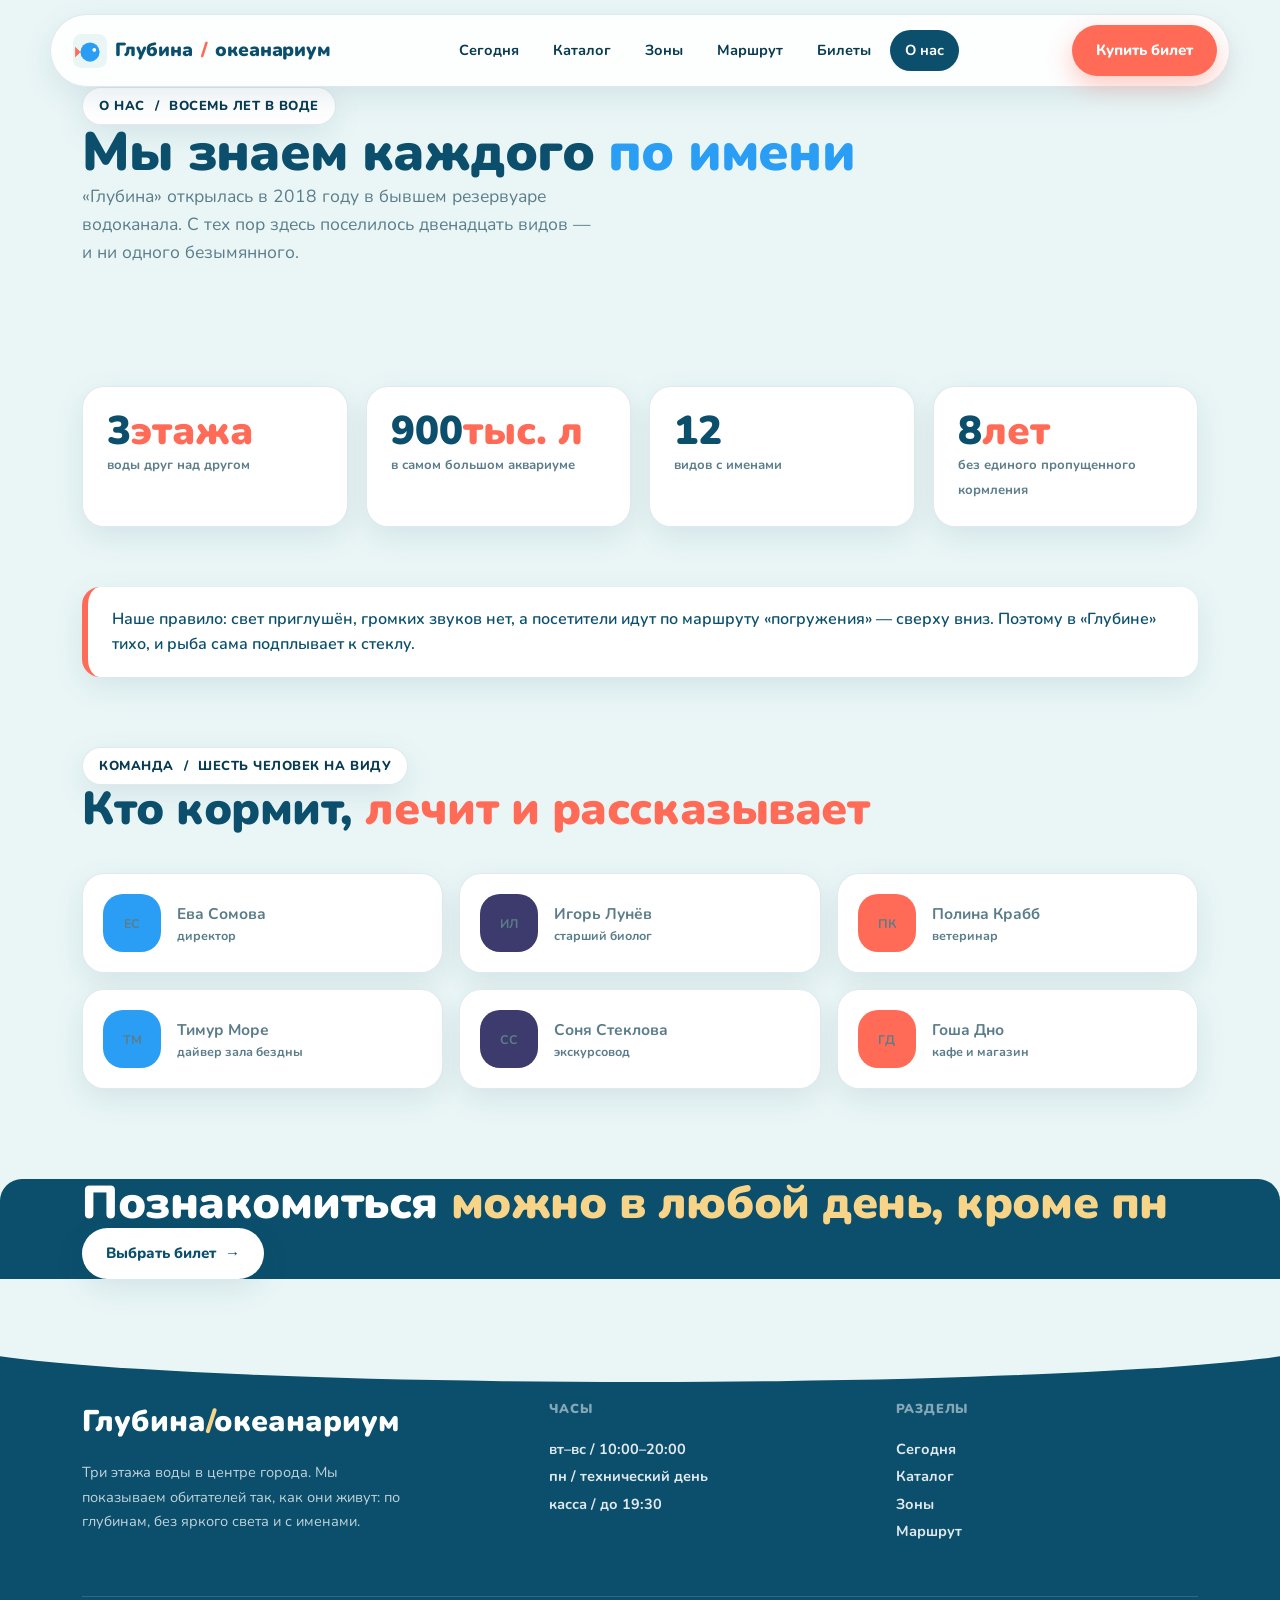
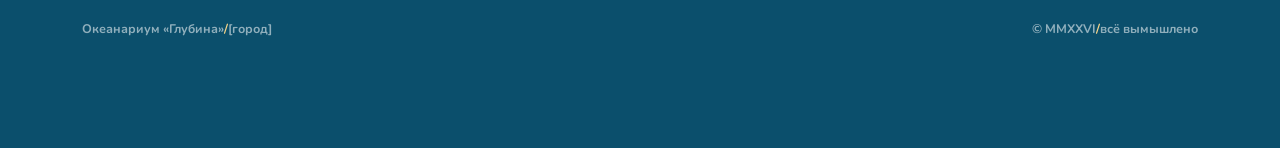
==== about.html @ 3607458b "ГЛУБИНА — сайт-приложение океанариума: каталог с поиском, страницы-детали из JSON, зоны, маршрут, би" ====
<!DOCTYPE html>
<html lang="ru">
<head>
  <meta charset="UTF-8">
  <meta name="viewport" content="width=device-width, initial-scale=1">
  <meta name="theme-color" content="#eaf6f6">
  <title>О нас — ГЛУБИНА</title>
  <meta name="description" content="Океанариум «Глубина»: три этажа воды, двенадцать видов и команда, которая знает каждого обитателя по имени.">
  <link rel="icon" type="image/svg+xml" href="assets/favicon.svg">
  <link rel="preconnect" href="https://fonts.googleapis.com">
  <link rel="preconnect" href="https://fonts.gstatic.com" crossorigin>
  <link href="https://fonts.googleapis.com/css2?family=Nunito:wght@400;600;700;800;900&display=swap" rel="stylesheet">
  <link rel="stylesheet" href="styles.css">
</head>
<body>

  <div class="bubbles" aria-hidden="true"></div>

  <header class="head">
    <a class="head__logo" href="index.html"><img src="assets/favicon.svg" alt="">Глубина<i>/</i>океанариум</a>
    <nav class="head__nav" aria-label="Разделы">
      <a href="index.html">Сегодня</a>
      <a href="catalog.html">Каталог</a>
      <a href="zones.html">Зоны</a>
      <a href="route.html">Маршрут</a>
      <a href="tickets.html">Билеты</a>
      <a href="about.html">О нас</a>
    </nav>
    <a class="btn btn--coral head__cta" href="tickets.html">Купить билет</a>
  </header>

  <nav class="tabbar" aria-label="Навигация">
    <a href="index.html"><span class="ticon" style="background:#2a9df4;color:#fff">С</span>Сегодня</a>
    <a href="catalog.html"><span class="ticon" style="background:#ff6b57;color:#fff">К</span>Каталог</a>
    <a href="zones.html"><span class="ticon" style="background:#3d3a6d;color:#fff">З</span>Зоны</a>
    <a href="route.html"><span class="ticon" style="background:#0b1d3a;color:#fff">М</span>Маршрут</a>
    <a href="tickets.html"><span class="ticon" style="background:#f7d488;color:#0b1d3a">Б</span>Билеты</a>
  </nav>

  <main>
    <section class="pagehead">
      <div class="wrap">
        <span class="label rv">О нас<i>/</i>восемь лет в воде</span>
        <h1 class="h1 rv" data-d="1">Мы знаем каждого <em>по имени</em></h1>
        <p class="lead rv" data-d="2">«Глубина» открылась в 2018 году в бывшем резервуаре водоканала. С тех пор здесь поселилось двенадцать видов — и ни одного безымянного.</p>
      </div>
    </section>

    <section class="sec tight">
      <div class="wrap">
        <div class="aboutnum">
          <div class="anum rv"><b>3<i>этажа</i></b><span>воды друг над другом</span></div>
          <div class="anum rv" data-d="1"><b>900<i>тыс. л</i></b><span>в самом большом аквариуме</span></div>
          <div class="anum rv" data-d="2"><b>12</b><span>видов с именами</span></div>
          <div class="anum rv" data-d="3"><b>8<i>лет</i></b><span>без единого пропущенного кормления</span></div>
        </div>

        <div class="detail__factbox rv">Наше правило: свет приглушён, громких звуков нет, а посетители идут по маршруту «погружения» — сверху вниз. Поэтому в «Глубине» тихо, и рыба сама подплывает к стеклу.</div>

        <div class="sec__head" style="margin-top: 70px;">
          <div>
            <span class="label rv">Команда<i>/</i>шесть человек на виду</span>
            <h2 class="h2 rv" data-d="1">Кто кормит, <em>лечит и рассказывает</em></h2>
          </div>
        </div>
        <div class="staff">
          <div class="person rv"><span class="person__ava">ЕС</span><span><b>Ева Сомова</b><span>директор</span></span></div>
          <div class="person rv" data-d="1"><span class="person__ava">ИЛ</span><span><b>Игорь Лунёв</b><span>старший биолог</span></span></div>
          <div class="person rv" data-d="2"><span class="person__ava">ПК</span><span><b>Полина Крабб</b><span>ветеринар</span></span></div>
          <div class="person rv" data-d="3"><span class="person__ava">ТМ</span><span><b>Тимур Море</b><span>дайвер зала бездны</span></span></div>
          <div class="person rv" data-d="4"><span class="person__ava">СС</span><span><b>Соня Стеклова</b><span>экскурсовод</span></span></div>
          <div class="person rv" data-d="5"><span class="person__ava">ГД</span><span><b>Гоша Дно</b><span>кафе и магазин</span></span></div>
        </div>
      </div>
    </section>

    <div class="ctaband" style="background: var(--deep); border-radius: var(--r) var(--r) 0 0;">
      <div class="wrap">
        <h2 class="h2" style="color:#fff">Познакомиться <em style="color:var(--sand)">можно в любой день, кроме пн</em></h2>
        <a class="btn btn--white" href="tickets.html"><span>Выбрать билет</span><em class="btn__arrow">→</em></a>
      </div>
    </div>
  </main>

  <footer class="footer" style="border-radius:0;">
    <div class="wrap">
      <div class="footer__grid">
        <div>
          <p class="footer__brand">Глубина<i>/</i>океанариум</p>
          <p class="footer__about">Три этажа воды в центре города. Мы показываем обитателей так, как они живут: по глубинам, без яркого света и с именами.</p>
        </div>
        <div class="footer__col">
          <h4>Часы</h4>
          <p>вт–вс / 10:00–20:00</p>
          <p>пн / технический день</p>
          <p>касса / до 19:30</p>
        </div>
        <div class="footer__col">
          <h4>Разделы</h4>
          <a href="index.html">Сегодня</a>
          <a href="catalog.html">Каталог</a>
          <a href="zones.html">Зоны</a>
          <a href="route.html">Маршрут</a>
        </div>
      </div>
      <div class="footer__meta">
        <span>Океанариум «Глубина»<i>/</i>[город]</span>
        <span>© MMXXVI<i>/</i>всё вымышлено</span>
      </div>
    </div>
  </footer>

  <script src="data/creatures.js"></script>
  <script src="script.js"></script>
</body>
</html>
---- styles.css ----
/* ГЛУБИНА — океанариум. Светлая аква-система: скругления, пузыри, пружина.
   Совсем другой скелет: без фиксированного лендинг-хедера, шторок, прелоадера и марки. */

:root {
  --aqua: #eaf6f6;
  --aqua-2: #dcefef;
  --card: #ffffff;
  --deep: #0b4f6c;
  --deep-2: #083a50;
  --coral: #ff6b57;
  --sky: #2a9df4;
  --indigo: #3d3a6d;
  --abyss: #0b1d3a;
  --sand: #f7d488;
  --muted: #5b7d8a;
  --line: rgba(11, 79, 108, 0.12);
  --shadow: 0 10px 30px rgba(11, 79, 108, 0.10);
  --shadow-big: 0 18px 50px rgba(11, 79, 108, 0.16);
  --r: 22px;
  --spring: cubic-bezier(0.34, 1.56, 0.64, 1);
  --soft: cubic-bezier(0.22, 1, 0.36, 1);
  --f: 'Nunito', sans-serif;
}

* { margin: 0; padding: 0; box-sizing: border-box; }
html { scroll-behavior: smooth; }

body {
  background: var(--aqua);
  color: var(--deep);
  font-family: var(--f);
  font-size: 16.5px;
  line-height: 1.55;
  -webkit-font-smoothing: antialiased;
  overflow-x: hidden;
}
body.no-scroll { overflow: hidden; }

::selection { background: var(--coral); color: #fff; }
::-webkit-scrollbar { width: 12px; }
::-webkit-scrollbar-track { background: var(--aqua-2); }
::-webkit-scrollbar-thumb { background: #b8dcdd; border-radius: 8px; border: 3px solid var(--aqua-2); }
::-webkit-scrollbar-thumb:hover { background: var(--sky); }

img { display: block; max-width: 100%; }
a { color: inherit; text-decoration: none; }
button { font: inherit; color: inherit; background: none; border: none; cursor: pointer; }
[hidden] { display: none !important; }

.wrap { max-width: 1180px; margin: 0 auto; padding: 0 32px; position: relative; }

/* ---------- типографика ---------- */

.h1 {
  font-weight: 900;
  font-size: clamp(34px, 4.2vw, 60px);
  line-height: 1.05;
  letter-spacing: -0.015em;
}
.h1 em { font-style: normal; color: var(--sky); }
.h2 { font-weight: 900; font-size: clamp(28px, 3.6vw, 46px); line-height: 1.06; letter-spacing: -0.01em; }
.h2 em { font-style: normal; color: var(--coral); }
.h3 { font-weight: 800; font-size: 22px; line-height: 1.15; }
.lead { font-size: 17.5px; line-height: 1.6; color: var(--muted); max-width: 520px; }
.muted { color: var(--muted); }

.label {
  display: inline-flex;
  gap: 10px;
  font-weight: 800;
  font-size: 13px;
  letter-spacing: 0.04em;
  text-transform: uppercase;
  color: var(--deep-2);
  background: #fff;
  border: 1.5px solid var(--line);
  border-radius: 999px;
  padding: 8px 16px;
  box-shadow: var(--shadow);
}
.label i { font-style: normal; }

/* ---------- шапка-пузырь ---------- */

.head {
  position: sticky;
  top: 14px;
  z-index: 700;
  margin: 14px auto 0;
  max-width: 1180px;
  width: calc(100% - 32px);
  background: rgba(255, 255, 255, 0.88);
  border: 1.5px solid var(--line);
  border-radius: 999px;
  box-shadow: var(--shadow);
  display: flex;
  align-items: center;
  gap: 20px;
  padding: 10px 12px 10px 22px;
  backdrop-filter: blur(6px);
}
.head__logo { font-weight: 900; font-size: 19px; letter-spacing: -0.01em; display: inline-flex; align-items: center; gap: 8px; }
.head__logo img { width: 34px; height: 34px; }
.head__logo i { font-style: normal; color: var(--coral); }
.head__nav { display: flex; gap: 4px; margin: 0 auto; }
.head__nav a {
  font-weight: 700;
  font-size: 14.5px;
  color: var(--deep-2);
  padding: 9px 15px;
  border-radius: 999px;
  transition: background-color 0.35s var(--spring), color 0.35s var(--spring);
}
.head__nav a:hover { background: var(--aqua-2); }
.head__nav a.is-here { background: var(--deep); color: #fff; }
.head__cta { padding: 11px 20px; font-size: 14px; }

/* мобильная нижняя таб-панель */
.tabbar { display: none; }

/* ---------- кнопки ---------- */

.btn {
  display: inline-flex;
  align-items: center;
  gap: 9px;
  font-weight: 800;
  font-size: 15px;
  padding: 14px 24px;
  border-radius: 999px;
  transition: transform 0.35s var(--spring), background-color 0.3s var(--soft), color 0.3s var(--soft), box-shadow 0.3s var(--soft);
}
.btn:active { transform: scale(0.95); }
.btn__arrow { font-style: normal; transition: transform 0.3s var(--spring); }
.btn:hover .btn__arrow { transform: translateX(4px); }
.btn--coral { background: var(--coral); color: #fff; box-shadow: 0 10px 24px rgba(255, 107, 87, 0.35); }
.btn--coral:hover { transform: translateY(-3px); }
.btn--deep { background: var(--deep); color: #fff; }
.btn--deep:hover { transform: translateY(-3px); background: var(--deep-2); }
.btn--white { background: #fff; color: var(--deep); box-shadow: var(--shadow); }
.btn--white:hover { transform: translateY(-3px); box-shadow: var(--shadow-big); }

/* ---------- появление: пружина, pop-in ---------- */

.rv {
  opacity: 0;
  transform: scale(0.92) translateY(14px);
  transition: opacity 0.7s var(--soft), transform 0.7s var(--spring);
  transition-delay: calc(var(--d, 0) * 70ms);
}
.rv.in { opacity: 1; transform: scale(1) translateY(0); }

/* ---------- секции ---------- */

.sec { padding: 90px 0; position: relative; }
.sec__head { display: flex; justify-content: space-between; align-items: flex-end; gap: 40px; margin-bottom: 40px; }
.sec__head .lead { padding-bottom: 4px; }

/* ---------- герой главной ---------- */

.hero { position: relative; padding: 60px 0 30px; }
.hero .wrap { display: grid; grid-template-columns: 1.05fr 0.95fr; gap: 50px; align-items: center; }
.hero__title { margin: 22px 0 20px; }
.hero__lead { margin-bottom: 32px; }
.hero__actions { display: flex; gap: 14px; flex-wrap: wrap; }
.hero__card {
  background: var(--card);
  border: 1.5px solid var(--line);
  border-radius: var(--r);
  box-shadow: var(--shadow-big);
  padding: 26px;
  position: relative;
  overflow: hidden;
}
.hero__card img { width: 100%; border-radius: 14px; }
.hero__card-row { display: flex; justify-content: space-between; align-items: center; margin-top: 18px; gap: 14px; }

.status {
  display: inline-flex;
  align-items: center;
  gap: 10px;
  font-weight: 800;
  padding: 10px 18px;
  border-radius: 999px;
  background: #fff;
  border: 1.5px solid var(--line);
  box-shadow: var(--shadow);
}
.status .dot { width: 10px; height: 10px; border-radius: 50%; background: var(--coral); animation: pulse 1.6s var(--soft) infinite; }
.status.is-open .dot { background: #35b57a; }
@keyframes pulse { 0%, 100% { transform: scale(1); } 50% { transform: scale(1.5); } }

.feed { margin-top: 20px; border: 1.5px solid var(--line); border-radius: var(--r); overflow: hidden; background: #fff; box-shadow: var(--shadow); }
.feed__row { display: grid; grid-template-columns: 86px 1fr; gap: 14px; padding: 14px 18px; border-top: 1.5px solid var(--line); align-items: center; }
.feed__row:first-child { border-top: none; }
.feed__time { font-weight: 900; font-size: 17px; color: var(--sky); }
.feed__what b { display: block; font-size: 14.5px; }
.feed__what span { font-size: 12.5px; color: var(--muted); }

/* ---------- пузыри ---------- */

.bubbles { position: fixed; inset: 0; z-index: 0; pointer-events: none; overflow: hidden; }
.bubble {
  position: absolute;
  bottom: -80px;
  border-radius: 50%;
  border: 2px solid rgba(42, 157, 244, 0.25);
  background: rgba(255, 255, 255, 0.35);
  animation: rise linear infinite;
}
@keyframes rise {
  from { transform: translateY(0); }
  to { transform: translateY(-120vh); }
}

/* ---------- карточки-плитки разделов ---------- */

.tiles { display: grid; grid-template-columns: repeat(3, 1fr); gap: 18px; }
.tile {
  background: var(--card);
  border: 1.5px solid var(--line);
  border-radius: var(--r);
  box-shadow: var(--shadow);
  padding: 26px;
  display: flex;
  flex-direction: column;
  gap: 10px;
  transition: transform 0.45s var(--spring), box-shadow 0.45s var(--soft);
}
.tile:hover { transform: translateY(-8px) scale(1.015); box-shadow: var(--shadow-big); }
.tile__emoji {
  width: 58px; height: 58px;
  border-radius: 18px;
  display: flex;
  align-items: center;
  justify-content: center;
  font-size: 27px;
  margin-bottom: 6px;
}
.tile p { font-size: 14px; color: var(--muted); flex: 1; }
.tile__go { font-weight: 800; font-size: 14px; color: var(--deep); display: inline-flex; gap: 8px; align-items: center; }
.tile__go em { font-style: normal; color: var(--coral); transition: transform 0.3s var(--spring); }
.tile:hover .tile__go em { transform: translateX(5px); }

/* ---------- каталог ---------- */

.searchrow { display: flex; gap: 12px; align-items: center; margin-bottom: 18px; flex-wrap: wrap; }
.searchbox {
  flex: 1;
  min-width: 240px;
  display: flex;
  align-items: center;
  gap: 12px;
  background: #fff;
  border: 1.5px solid var(--line);
  border-radius: 999px;
  padding: 14px 22px;
  box-shadow: var(--shadow);
}
.searchbox input {
  flex: 1;
  border: none;
  outline: none;
  font: inherit;
  font-weight: 600;
  font-size: 15.5px;
  color: var(--deep);
  background: none;
}
.searchbox input::placeholder { color: var(--muted); }
.searchbox .mag { font-size: 17px; }

.filterbar { display: flex; gap: 8px; flex-wrap: wrap; padding: 10px 0 18px; }
.chip {
  font-weight: 800;
  font-size: 13px;
  color: var(--muted);
  background: #fff;
  border: 1.5px solid var(--line);
  border-radius: 999px;
  padding: 8px 16px;
  box-shadow: var(--shadow);
  transition: color 0.3s var(--spring), background-color 0.3s var(--spring), transform 0.3s var(--spring);
}
.chip:hover { color: var(--deep); transform: translateY(-2px); }
.chip.is-active { color: #fff; background: var(--deep); border-color: var(--deep); }
.chip.is-active:hover { color: #fff; }

.creatures { display: grid; grid-template-columns: repeat(4, 1fr); gap: 18px; }
.ccard {
  background: var(--card);
  border: 1.5px solid var(--line);
  border-radius: var(--r);
  box-shadow: var(--shadow);
  padding: 18px;
  display: flex;
  flex-direction: column;
  gap: 10px;
  transition: transform 0.45s var(--spring), box-shadow 0.45s var(--soft);
  position: relative;
}
.ccard:hover { transform: translateY(-8px) scale(1.02); box-shadow: var(--shadow-big); }
.ccard__img { border-radius: 14px; background: var(--aqua-2); overflow: hidden; }
.ccard__img img { width: 100%; height: auto; transition: transform 0.6s var(--spring); }
.ccard:hover .ccard__img img { transform: scale(1.06); }
.ccard__zone { position: absolute; top: 26px; left: 26px; font-weight: 900; font-size: 11.5px; letter-spacing: 0.03em; text-transform: uppercase; color: #fff; background: var(--zc, var(--sky)); border-radius: 999px; padding: 5px 11px; }
.ccard b { font-weight: 900; font-size: 18.5px; }
.ccard .latin { font-size: 12px; font-style: italic; color: var(--muted); }
.ccard__go { margin-top: auto; display: flex; justify-content: space-between; align-items: center; border-top: 1.5px solid var(--line); padding-top: 12px; }
.ccard__go span { font-family: inherit; font-size: 12px; font-weight: 800; color: var(--deep-2); }
.ccard__go em { font-style: normal; color: var(--coral); font-weight: 900; }
.ccard.is-hidden { display: none; }

.empty {
  text-align: center;
  padding: 60px 20px;
  background: #fff;
  border: 1.5px dashed var(--line);
  border-radius: var(--r);
  color: var(--muted);
  font-weight: 700;
}

/* ---------- страницы-детали ---------- */

.detail { padding: 40px 0 90px; }
.detail__top { display: grid; grid-template-columns: 0.9fr 1.1fr; gap: 44px; align-items: start; }
.detail__img { background: #fff; border: 1.5px solid var(--line); border-radius: var(--r); box-shadow: var(--shadow-big); padding: 22px; }
.detail__img img { width: 100%; border-radius: 14px; }
.detail__facts { display: grid; grid-template-columns: 1fr 1fr; gap: 12px; margin-top: 22px; }
.fact { background: var(--aqua-2); border-radius: 16px; padding: 14px 16px; }
.fact span { display: block; font-size: 11.5px; font-weight: 800; text-transform: uppercase; letter-spacing: 0.04em; color: var(--muted); margin-bottom: 4px; }
.fact b { font-size: 15.5px; }
.detail__factbox {
  margin-top: 26px;
  background: #fff;
  border-left: 6px solid var(--coral);
  border-radius: 18px;
  box-shadow: var(--shadow);
  padding: 20px 24px;
  font-size: 16px;
  font-weight: 600;
}
.detail__neighbours { margin-top: 30px; display: flex; gap: 12px; flex-wrap: wrap; }
.backlink { display: inline-flex; align-items: center; gap: 8px; font-weight: 800; color: var(--deep-2); margin-bottom: 22px; }
.backlink:hover { color: var(--coral); }

/* ---------- зоны ---------- */

.zones { display: flex; flex-direction: column; gap: 22px; }
.zone {
  background: var(--card);
  border: 1.5px solid var(--line);
  border-radius: var(--r);
  box-shadow: var(--shadow);
  padding: 30px;
  display: grid;
  grid-template-columns: 130px 1fr;
  gap: 30px;
  align-items: start;
}
.zone__badge {
  width: 130px; height: 130px;
  border-radius: 40px;
  display: flex;
  align-items: center;
  justify-content: center;
  font-weight: 900;
  font-size: 40px;
  color: #fff;
  background: var(--zc, var(--sky));
}
.zone__body h3 { font-weight: 900; font-size: 26px; margin-bottom: 6px; }
.zone__body .meta { font-family: inherit; font-weight: 700; font-size: 13px; color: var(--muted); margin-bottom: 12px; }
.zone__body p { font-size: 15px; color: var(--muted); margin-bottom: 14px; max-width: 640px; }
.zone__list { display: flex; gap: 8px; flex-wrap: wrap; }
.zone__list a {
  font-weight: 800;
  font-size: 13px;
  padding: 7px 14px;
  border-radius: 999px;
  background: var(--aqua-2);
  color: var(--deep-2);
  transition: background-color 0.3s var(--spring), color 0.3s var(--spring), transform 0.3s var(--spring);
}
.zone__list a:hover { background: var(--zc, var(--sky)); color: #fff; transform: scale(1.06); }

/* ---------- маршрут ---------- */

.routeimg { border: 1.5px solid var(--line); border-radius: var(--r); box-shadow: var(--shadow-big); overflow: hidden; background: #fff; padding: 18px; }
.routeimg img { width: 100%; border-radius: 12px; }
.checklist { margin-top: 26px; display: grid; grid-template-columns: repeat(3, 1fr); gap: 16px; }
.check {
  background: #fff;
  border: 1.5px solid var(--line);
  border-radius: var(--r);
  box-shadow: var(--shadow);
  padding: 22px;
  display: flex;
  gap: 16px;
  align-items: flex-start;
  transition: transform 0.45s var(--spring);
}
.check:hover { transform: translateY(-5px); }
.check__n {
  flex: none;
  width: 44px; height: 44px;
  border-radius: 14px;
  background: var(--deep);
  color: #fff;
  font-weight: 900;
  display: flex;
  align-items: center;
  justify-content: center;
}
.check p { font-size: 14.5px; font-weight: 700; }
.check p span { display: block; font-weight: 600; color: var(--muted); margin-top: 4px; }

/* ---------- билеты ---------- */

.tickets { display: grid; grid-template-columns: repeat(3, 1fr); gap: 18px; }
.ticket {
  background: var(--card);
  border: 1.5px solid var(--line);
  border-radius: var(--r);
  box-shadow: var(--shadow);
  padding: 28px;
  position: relative;
  overflow: hidden;
  display: flex;
  flex-direction: column;
  gap: 14px;
}
.ticket::after {
  content: '';
  position: absolute;
  right: -30px; top: -30px;
  width: 110px; height: 110px;
  border-radius: 50%;
  background: var(--aqua-2);
}
.ticket.is-best { background: var(--deep); color: #fff; border-color: var(--deep); }
.ticket.is-best::after { background: rgba(255, 255, 255, 0.08); }
.ticket h3 { font-weight: 900; font-size: 20px; }
.ticket__price { font-weight: 900; font-size: 44px; line-height: 1; }
.ticket__price small { font-size: 16px; font-weight: 800; }
.ticket ul { list-style: none; display: flex; flex-direction: column; gap: 8px; font-size: 14px; font-weight: 600; }
.ticket ul li { display: flex; gap: 10px; align-items: flex-start; }
.ticket ul li::before { content: '✓'; color: var(--coral); font-weight: 900; }
.ticket.is-best ul li::before { color: var(--sand); }
.ticket .btn { margin-top: auto; justify-content: center; }
.rules { margin-top: 26px; display: grid; grid-template-columns: repeat(2, 1fr); gap: 14px; }
.rule { background: #fff; border: 1.5px solid var(--line); border-radius: 18px; padding: 16px 20px; font-weight: 700; font-size: 14.5px; box-shadow: var(--shadow); }
.rule span { color: var(--muted); font-weight: 600; display: block; margin-top: 3px; }

/* ---------- о центре ---------- */

.aboutnum { display: grid; grid-template-columns: repeat(4, 1fr); gap: 18px; margin: 30px 0 60px; }
.anum { background: #fff; border: 1.5px solid var(--line); border-radius: var(--r); box-shadow: var(--shadow); padding: 24px; }
.anum b { display: block; font-weight: 900; font-size: 40px; line-height: 1; }
.anum b i { font-style: normal; color: var(--coral); }
.anum span { font-weight: 700; font-size: 13px; color: var(--muted); }
.staff { display: grid; grid-template-columns: repeat(3, 1fr); gap: 16px; }
.person { background: #fff; border: 1.5px solid var(--line); border-radius: var(--r); box-shadow: var(--shadow); padding: 20px; display: flex; gap: 16px; align-items: center; transition: transform 0.45s var(--spring); }
.person:hover { transform: translateY(-5px); }
.person__ava {
  flex: none;
  width: 58px; height: 58px;
  border-radius: 20px;
  background: var(--sky);
  color: #fff;
  font-weight: 900;
  font-size: 19px;
  display: flex;
  align-items: center;
  justify-content: center;
}
.person:nth-child(3n) .person__ava { background: var(--coral); }
.person:nth-child(3n + 2) .person__ava { background: var(--indigo); }
.person b { display: block; font-size: 15.5px; }
.person span { font-size: 12.5px; color: var(--muted); font-weight: 700; }

/* ---------- футер-колофон ---------- */

.footer {
  margin-top: 60px;
  background: var(--deep);
  color: #fff;
  border-radius: var(--r) var(--r) 0 0;
  padding: 60px 0 110px;
  position: relative;
  overflow: hidden;
}
.footer::before {
  content: '';
  position: absolute;
  top: -1px; left: -5%;
  width: 110%;
  height: 44px;
  background: var(--aqua);
  border-radius: 0 0 50% 50% / 0 0 100% 100%;
}
.footer__grid { display: grid; grid-template-columns: 1.4fr 1fr 1fr; gap: 44px; position: relative; }
.footer__brand { font-weight: 900; font-size: 30px; }
.footer__brand i { font-style: normal; color: var(--sand); }
.footer__about { font-size: 14.5px; line-height: 1.7; color: rgba(255, 255, 255, 0.75); max-width: 320px; margin-top: 14px; }
.footer h4 { font-weight: 900; font-size: 13px; letter-spacing: 0.06em; text-transform: uppercase; color: rgba(255, 255, 255, 0.5); margin-bottom: 16px; }
.footer__col a, .footer__col p { display: block; font-weight: 700; font-size: 14.5px; color: rgba(255, 255, 255, 0.88); line-height: 1.9; }
.footer__col a:hover { color: var(--sand); }
.footer__meta { margin-top: 50px; padding-top: 22px; border-top: 1px solid rgba(255, 255, 255, 0.15); display: flex; justify-content: space-between; flex-wrap: wrap; gap: 8px 20px; font-weight: 700; font-size: 12.5px; color: rgba(255, 255, 255, 0.55); }
.footer__meta i { font-style: normal; color: var(--sand); }

/* ---------- мобильная версия ---------- */

@media (max-width: 860px) {
  body { padding-bottom: 76px; }
  .wrap { padding: 0 20px; }

  .head { top: 10px; padding: 8px 10px 8px 16px; gap: 10px; }
  .head__nav { display: none; }
  .head__cta { display: none; }
  .head__logo { font-size: 17px; }

  /* нижняя таб-панель как в приложении */
  .tabbar {
    display: flex;
    position: fixed;
    left: 14px; right: 14px; bottom: 12px;
    z-index: 750;
    background: rgba(255, 255, 255, 0.96);
    border: 1.5px solid var(--line);
    border-radius: 999px;
    box-shadow: var(--shadow-big);
    padding: 8px;
    justify-content: space-around;
    backdrop-filter: blur(8px);
  }
  .tabbar a {
    flex: 1;
    display: flex;
    flex-direction: column;
    align-items: center;
    gap: 2px;
    font-weight: 800;
    font-size: 10.5px;
    color: var(--muted);
    padding: 7px 4px;
    border-radius: 999px;
  }
  .tabbar a .ticon { font-size: 18px; font-style: normal; }
  .tabbar a.is-here { background: var(--aqua-2); color: var(--deep); }

  .hero .wrap { grid-template-columns: 1fr; gap: 26px; }
  .hero { padding-top: 30px; }
  .hero__actions .btn { flex: 1; justify-content: center; }

  .sec { padding: 60px 0; }
  .sec__head { flex-direction: column; align-items: flex-start; gap: 12px; margin-bottom: 24px; }
  .tiles, .creatures { grid-template-columns: 1fr 1fr; gap: 12px; }
  .tile { padding: 18px; }

  .detail__top { grid-template-columns: 1fr; gap: 24px; }
  .detail__facts { grid-template-columns: 1fr 1fr; gap: 10px; }

  .zone { grid-template-columns: 1fr; gap: 16px; padding: 22px; }
  .zone__badge { width: 84px; height: 84px; border-radius: 26px; font-size: 28px; }

  .checklist { grid-template-columns: 1fr; gap: 12px; }
  .tickets { grid-template-columns: 1fr; }
  .rules { grid-template-columns: 1fr; }
  .aboutnum { grid-template-columns: 1fr 1fr; gap: 12px; }
  .staff { grid-template-columns: 1fr; gap: 12px; }

  .footer { padding: 46px 0 30px; }
  .footer__grid { grid-template-columns: 1fr; gap: 28px; }
}

@media (max-width: 480px) {
  .tiles, .creatures { grid-template-columns: 1fr; }
}
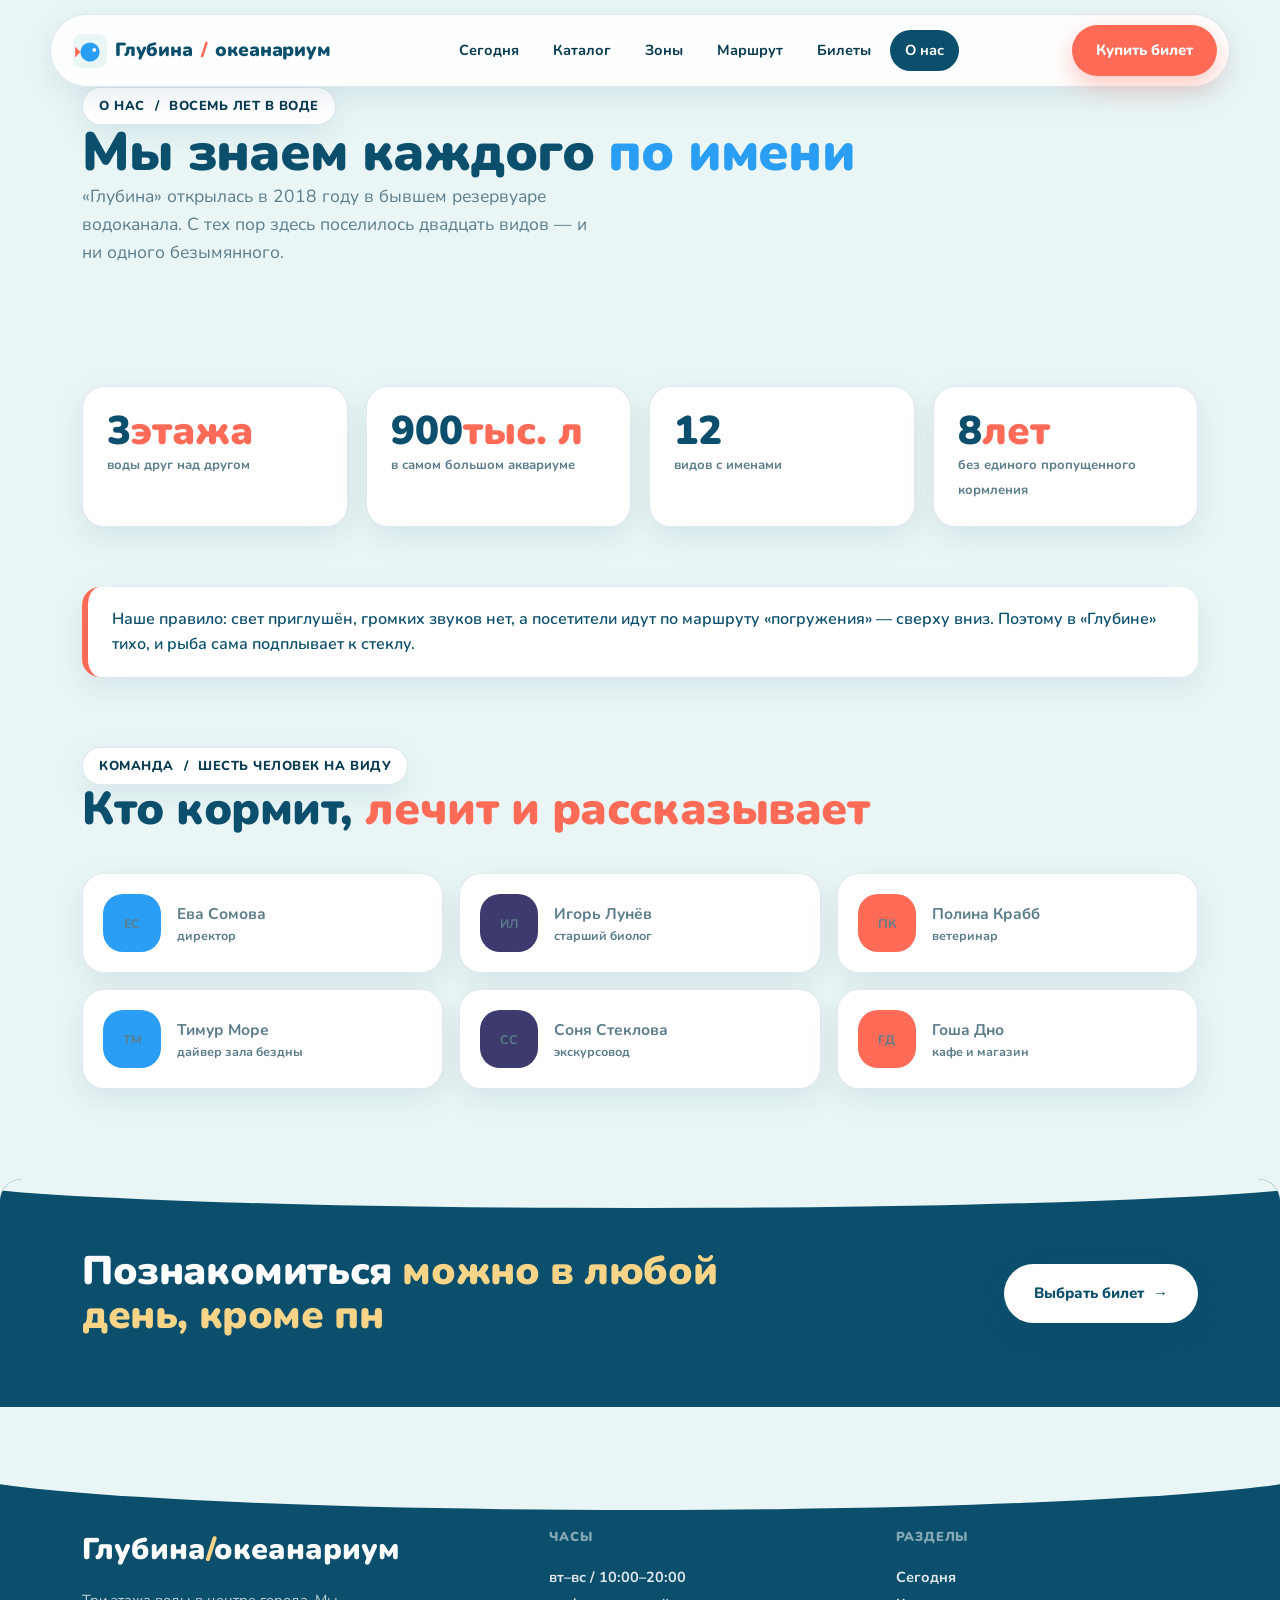
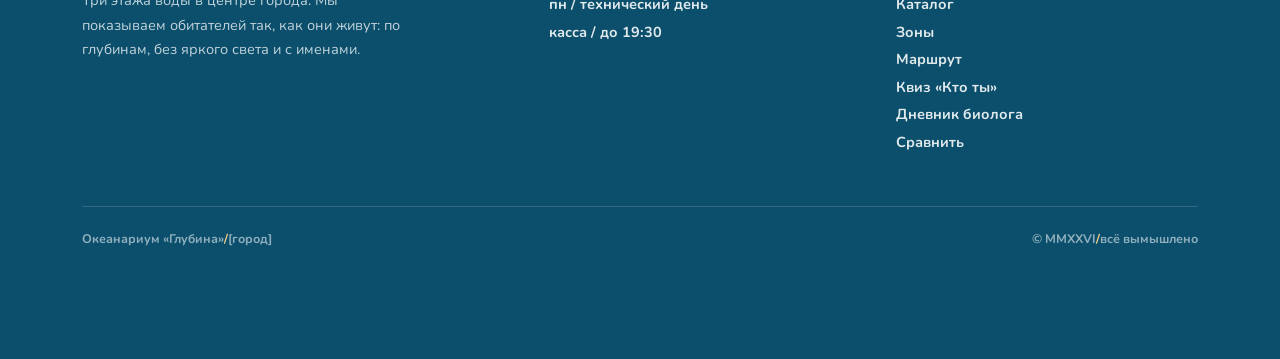
==== commit 8d18e2fd: "ГЛУБИНА 2.0: 20 обитателей, шкалы, сортировка каталога, квиз, сравнение, дневник биолога, обитатель " ====
--- a/about.html
+++ b/about.html
@@ -42,7 +42,7 @@
       <div class="wrap">
         <span class="label rv">О нас<i>/</i>восемь лет в воде</span>
         <h1 class="h1 rv" data-d="1">Мы знаем каждого <em>по имени</em></h1>
-        <p class="lead rv" data-d="2">«Глубина» открылась в 2018 году в бывшем резервуаре водоканала. С тех пор здесь поселилось двенадцать видов — и ни одного безымянного.</p>
+        <p class="lead rv" data-d="2">«Глубина» открылась в 2018 году в бывшем резервуаре водоканала. С тех пор здесь поселилось двадцать видов — и ни одного безымянного.</p>
       </div>
     </section>
 
@@ -101,7 +101,10 @@
           <a href="catalog.html">Каталог</a>
           <a href="zones.html">Зоны</a>
           <a href="route.html">Маршрут</a>
-        </div>
+        
+          <a class="gap" href="quiz.html">Квиз «Кто ты»</a>
+          <a class="gap" href="journal.html">Дневник биолога</a>
+          <a class="gap" href="compare.html">Сравнить</a></div>
       </div>
       <div class="footer__meta">
         <span>Океанариум «Глубина»<i>/</i>[город]</span>
--- a/styles.css
+++ b/styles.css
@@ -509,6 +509,149 @@
 .footer__col a:hover { color: var(--sand); }
 .footer__meta { margin-top: 50px; padding-top: 22px; border-top: 1px solid rgba(255, 255, 255, 0.15); display: flex; justify-content: space-between; flex-wrap: wrap; gap: 8px 20px; font-weight: 700; font-size: 12.5px; color: rgba(255, 255, 255, 0.55); }
 .footer__meta i { font-style: normal; color: var(--sand); }
+
+/* ---------- шкалы, глубиномер, квиз, сравнение, дневник ---------- */
+
+.detail__stats { margin-top: 28px; background: #fff; border: 1.5px solid var(--line); border-radius: var(--r); box-shadow: var(--shadow); padding: 24px 26px; }
+.detail__stats .h3 { margin-bottom: 18px; }
+.bars { display: flex; flex-direction: column; gap: 12px; }
+.bar { display: grid; grid-template-columns: 110px 1fr 46px; gap: 14px; align-items: center; }
+.bar__label { font-weight: 800; font-size: 13.5px; }
+.bar__track { height: 12px; border-radius: 999px; background: var(--aqua-2); overflow: hidden; }
+.bar__fill { display: block; height: 100%; border-radius: 999px; transform-origin: left; }
+.bar__val { font-weight: 900; font-size: 14px; }
+.bar__val i { font-style: normal; color: var(--muted); font-weight: 700; font-size: 11.5px; }
+
+.gauge { position: relative; height: 14px; border-radius: 999px; overflow: hidden; display: flex; margin-top: 24px; }
+.gauge__zones { display: flex; width: 100%; }
+.gauge__zones i { flex: 1; opacity: 0.3; }
+.gauge__fill { position: absolute; left: 0; top: 0; bottom: 0; background: rgba(255, 255, 255, 0.55); border-right: 3px solid #fff; }
+.gauge__mark { position: absolute; top: -9px; transform: translateX(-50%); color: var(--deep); font-size: 11px; }
+.gauge__note { margin-top: 10px; font-weight: 700; font-size: 13.5px; color: var(--muted); }
+
+/* квиз */
+.quizwrap { max-width: 720px; margin: 0 auto; background: #fff; border: 1.5px solid var(--line); border-radius: var(--r); box-shadow: var(--shadow-big); padding: 34px 36px; }
+.qdots { display: flex; gap: 10px; margin-bottom: 24px; }
+.qdots i {
+  width: 38px; height: 38px;
+  border-radius: 50%;
+  display: flex;
+  align-items: center;
+  justify-content: center;
+  font-weight: 900;
+  font-style: normal;
+  font-size: 14px;
+  background: var(--aqua-2);
+  color: var(--muted);
+  transition: transform 0.4s var(--spring), background-color 0.4s var(--spring), color 0.4s var(--spring);
+}
+.qdots i.now { background: var(--deep); color: #fff; transform: scale(1.12); }
+.qdots i.done { background: var(--amber); color: var(--night); }
+.quiz__q { font-weight: 900; font-size: 24px; margin-bottom: 20px; }
+.qopts { display: flex; flex-direction: column; gap: 10px; }
+.qopt {
+  display: flex;
+  justify-content: space-between;
+  align-items: center;
+  gap: 14px;
+  text-align: left;
+  font-weight: 700;
+  font-size: 15.5px;
+  padding: 16px 20px;
+  border: 1.5px solid var(--line);
+  border-radius: 18px;
+  transition: border-color 0.3s var(--spring), background-color 0.3s var(--spring), transform 0.35s var(--spring);
+}
+.qopt:hover { border-color: var(--sky); background: var(--aqua-2); transform: translateX(6px); }
+.qopt .qarr { font-style: normal; color: var(--coral); opacity: 0; transition: opacity 0.3s var(--spring); }
+.qopt:hover .qarr { opacity: 1; }
+.qres { display: grid; grid-template-columns: 240px 1fr; gap: 30px; align-items: center; margin-top: 18px; }
+.qres img { width: 100%; border-radius: 16px; background: var(--aqua-2); }
+.qres__links { display: flex; gap: 12px; flex-wrap: wrap; margin-top: 16px; }
+
+/* сравнение */
+.cmp__picks { display: flex; gap: 16px; align-items: center; justify-content: center; margin-bottom: 26px; flex-wrap: wrap; }
+.cmp__picks select {
+  font: inherit;
+  font-weight: 800;
+  color: var(--deep);
+  background: #fff;
+  border: 1.5px solid var(--line);
+  border-radius: 999px;
+  padding: 12px 18px;
+  box-shadow: var(--shadow);
+  outline: none;
+  cursor: pointer;
+}
+.cmp__vs { font-weight: 900; font-size: 20px; color: var(--coral); }
+.cmp__head { display: grid; grid-template-columns: 1fr 1fr; gap: 14px; margin-bottom: 16px; }
+.cmp__who { background: var(--aqua-2); border-radius: 18px; padding: 14px; display: flex; align-items: center; gap: 12px; font-weight: 900; }
+.cmp__who img { width: 74px; border-radius: 12px; background: #fff; }
+.cmp__table { background: #fff; border: 1.5px solid var(--line); border-radius: var(--r); box-shadow: var(--shadow); overflow: hidden; }
+.cmp__row { display: grid; grid-template-columns: 1fr 150px 1fr; gap: 10px; align-items: center; border-top: 1.5px solid var(--line); }
+.cmp__row:first-child { border-top: none; }
+.cmp__label { text-align: center; font-weight: 800; font-size: 12.5px; text-transform: uppercase; letter-spacing: 0.03em; color: var(--muted); padding: 14px 0; }
+.cmp__cell { padding: 14px 18px; font-weight: 700; font-size: 14.5px; min-height: 48px; display: flex; align-items: center; }
+.cmp__cell:first-child { border-right: 1.5px solid var(--line-soft); }
+.cmp__cell:last-child { border-left: 1.5px solid var(--line-soft); }
+.cmp__cell.is-win { color: var(--deep); background: var(--amber-dim, rgba(247, 212, 136, 0.35)); box-shadow: inset 0 0 0 2px var(--amber); border-radius: 10px; margin: 6px; padding: 8px 12px; }
+.cmp__links { display: flex; gap: 12px; flex-wrap: wrap; margin-top: 24px; }
+
+/* дневник */
+.journal-tags { display: flex; gap: 8px; flex-wrap: wrap; margin-bottom: 22px; }
+.jentry {
+  background: #fff;
+  border: 1.5px solid var(--line);
+  border-radius: var(--r);
+  box-shadow: var(--shadow);
+  padding: 24px 28px;
+  margin-bottom: 16px;
+  display: flex;
+  flex-direction: column;
+  gap: 10px;
+  transition: transform 0.45s var(--spring);
+}
+.jentry:hover { transform: translateY(-4px); }
+.jentry__meta { display: flex; gap: 12px; align-items: center; flex-wrap: wrap; }
+.jentry__meta time { font-weight: 900; font-size: 13px; color: var(--sky); text-transform: uppercase; letter-spacing: 0.04em; }
+.jtag { font-weight: 800; font-size: 11.5px; text-transform: uppercase; letter-spacing: 0.04em; color: var(--deep-2); background: var(--aqua-2); border-radius: 999px; padding: 5px 12px; }
+.jentry p { font-size: 15px; color: var(--muted); font-weight: 600; }
+
+/* обитатель дня */
+.coday {
+  display: grid;
+  grid-template-columns: 260px 1fr;
+  gap: 30px;
+  align-items: center;
+  background: #fff;
+  border: 1.5px solid var(--line);
+  border-radius: var(--r);
+  box-shadow: var(--shadow-big);
+  padding: 26px;
+  margin-top: 26px;
+}
+.coday img { width: 100%; border-radius: 16px; background: var(--aqua-2); }
+
+/* CTA-полоса */
+.ctaband { background: var(--deep); border-radius: var(--r) var(--r) 0 0; position: relative; overflow: hidden; }
+.ctaband::before {
+  content: '';
+  position: absolute;
+  top: -1px; left: -5%;
+  width: 110%;
+  height: 30px;
+  background: var(--aqua);
+  border-radius: 0 0 50% 50% / 0 0 100% 100%;
+}
+.ctaband .wrap { display: flex; align-items: center; justify-content: space-between; gap: 30px; padding-top: 70px; padding-bottom: 70px; flex-wrap: wrap; }
+.ctaband h2 { font-weight: 900; font-size: clamp(24px, 3.2vw, 40px); color: #fff; line-height: 1.1; max-width: 640px; }
+.ctaband h2 em { font-style: normal; color: var(--sand); }
+.ctaband .btn--white { font-size: 15px; padding: 18px 30px; }
+
+/* сортировка и счётчик каталога */
+.found { font-weight: 800; font-size: 14px; color: var(--muted); margin-bottom: 16px; }
+.found i { font-style: normal; color: var(--coral); }
+mark { background: var(--sand); border-radius: 5px; padding: 0 3px; color: var(--deep-2); }
 
 /* ---------- мобильная версия ---------- */
 
@@ -573,6 +716,20 @@
 
   .footer { padding: 46px 0 30px; }
   .footer__grid { grid-template-columns: 1fr; gap: 28px; }
+
+  .bar { grid-template-columns: 86px 1fr 40px; gap: 10px; }
+  .quizwrap { padding: 24px 18px; }
+  .quiz__q { font-size: 19px; }
+  .qres { grid-template-columns: 1fr; }
+  .qres img { max-width: 240px; margin: 0 auto; }
+  .cmp__picks { flex-direction: column; }
+  .cmp__picks select { width: 100%; }
+  .cmp__head { grid-template-columns: 1fr 1fr; }
+  .cmp__row { grid-template-columns: 1fr; gap: 2px; padding: 4px 0; }
+  .cmp__label { justify-content: flex-start; text-align: left; padding: 10px 14px 0; }
+  .coday { grid-template-columns: 1fr; }
+  .coday img { max-width: 240px; }
+  .detail__stats { padding: 18px 16px; }
 }
 
 @media (max-width: 480px) {
